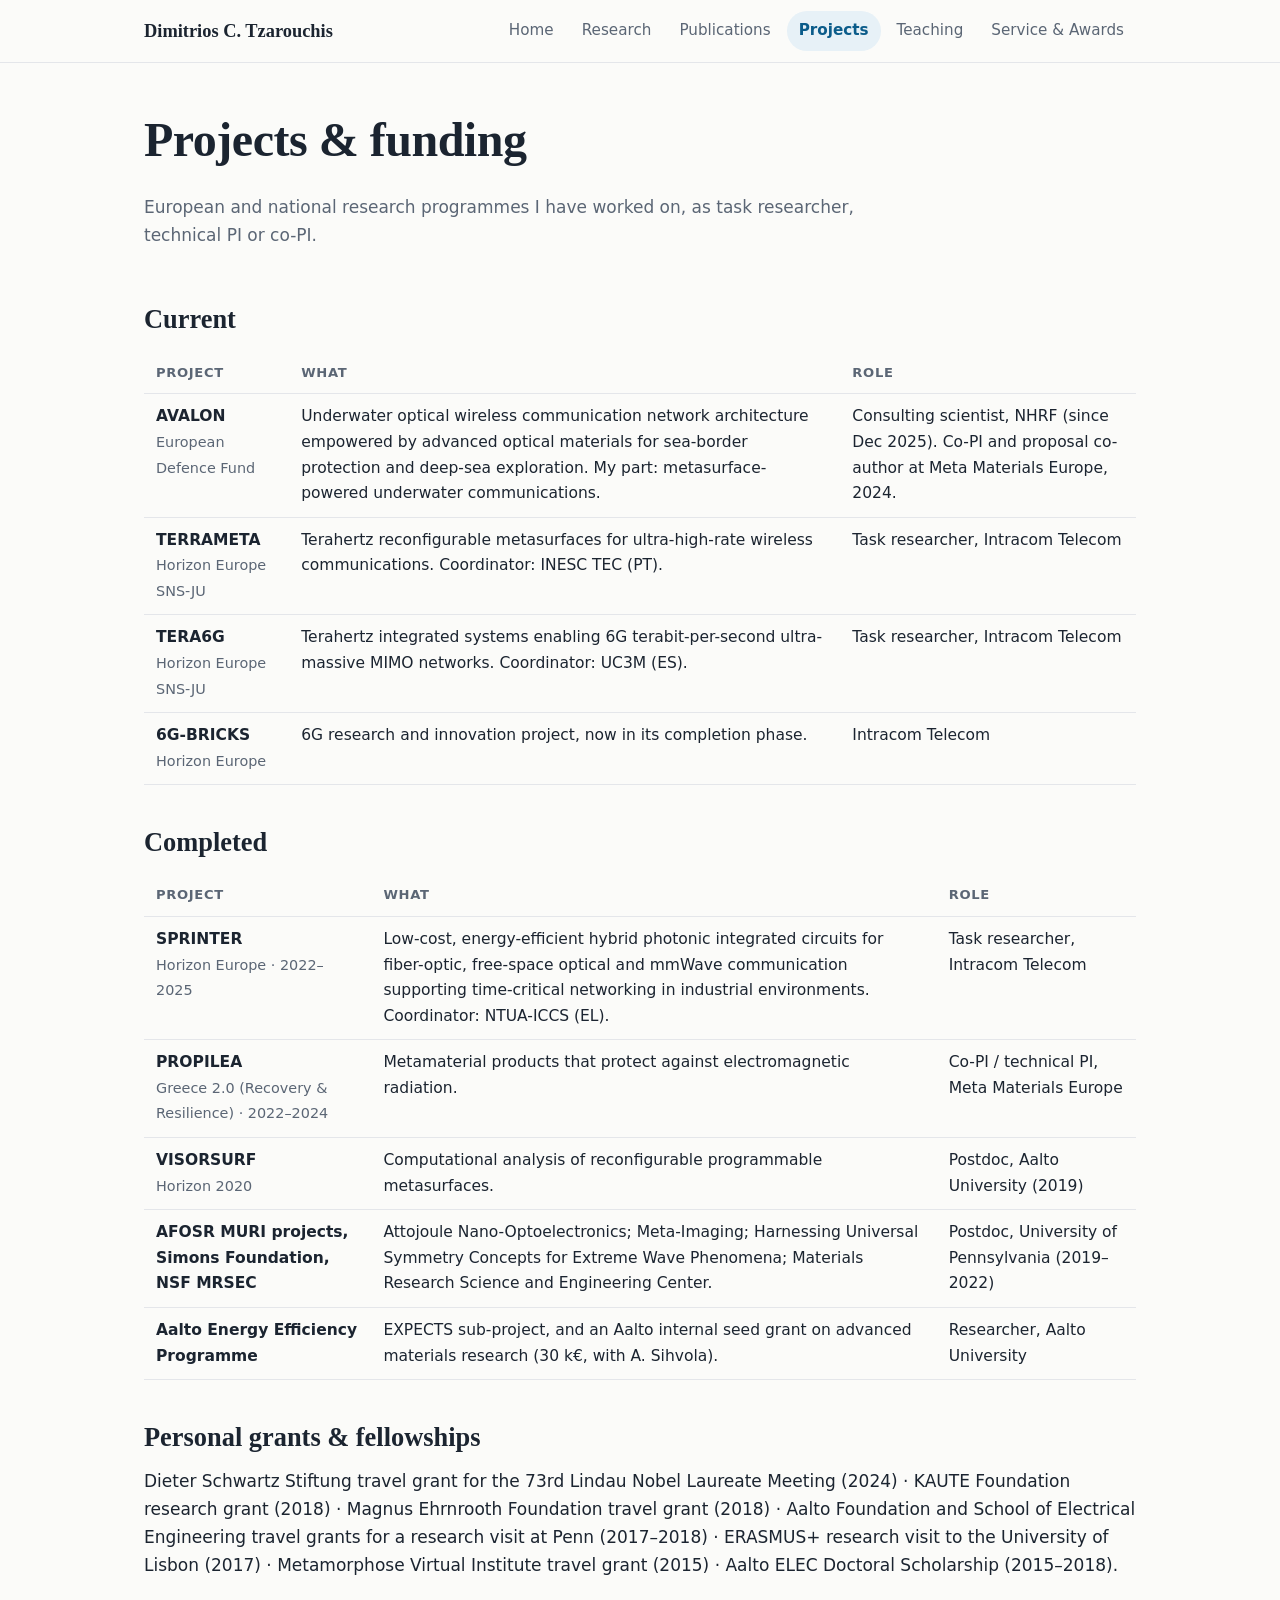
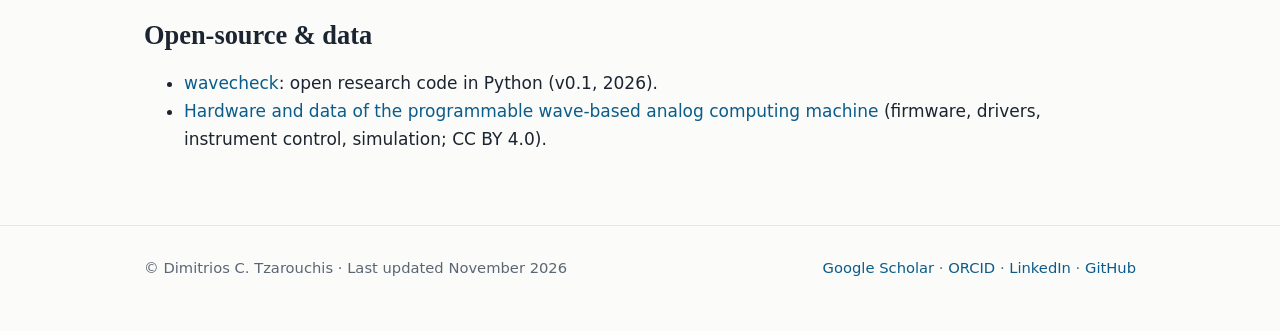
==== projects.html @ c1604179 "Create projects.html" ====
<!doctype html>
<html lang="en"><head><meta charset="utf-8">
<meta name="viewport" content="width=device-width,initial-scale=1">
<title>Projects · Dimitrios C. Tzarouchis</title>
<meta name="description" content="EU and national research projects and grants: TERRAMETA, TERA6G, SPRINTER, AVALON and more.">
<meta property="og:title" content="Projects · Dimitrios C. Tzarouchis">
<meta property="og:description" content="EU and national research projects and grants: TERRAMETA, TERA6G, SPRINTER, AVALON and more.">
<link rel="stylesheet" href="assets/style.css">
</head><body>
<header class="site"><div class="wrap"><a class="brand" href="index.html">Dimitrios C. Tzarouchis</a>
<nav aria-label="Main"><ul><li><a href="index.html">Home</a></li><li><a href="research.html">Research</a></li><li><a href="publications.html">Publications</a></li><li><a href="projects.html" aria-current="page">Projects</a></li><li><a href="teaching.html">Teaching</a></li><li><a href="service.html">Service & Awards</a></li></ul></nav></div></header>
<main class="wrap">
<section class="page-head"><h1>Projects &amp; funding</h1><p>European and national research programmes I have worked on, as task researcher, technical PI or co-PI.</p></section>
<h2>Current</h2>
<table class="clean">
<tr><th>Project</th><th>What</th><th>Role</th></tr>
<tr><td><b>AVALON</b><br><span class="note">European Defence Fund</span></td><td>Underwater optical wireless communication network architecture empowered by advanced optical materials for sea-border protection and deep-sea exploration. My part: metasurface-powered underwater communications.</td><td>Consulting scientist, NHRF (since Dec 2025). Co-PI and proposal co-author at Meta Materials Europe, 2024.</td></tr>
<tr><td><b>TERRAMETA</b><br><span class="note">Horizon Europe SNS-JU</span></td><td>Terahertz reconfigurable metasurfaces for ultra-high-rate wireless communications. Coordinator: INESC TEC (PT).</td><td>Task researcher, Intracom Telecom</td></tr>
<tr><td><b>TERA6G</b><br><span class="note">Horizon Europe SNS-JU</span></td><td>Terahertz integrated systems enabling 6G terabit-per-second ultra-massive MIMO networks. Coordinator: UC3M (ES).</td><td>Task researcher, Intracom Telecom</td></tr>
<tr><td><b>6G-BRICKS</b><br><span class="note">Horizon Europe</span></td><td>6G research and innovation project, now in its completion phase.</td><td>Intracom Telecom</td></tr>
</table>
<h2>Completed</h2>
<table class="clean">
<tr><th>Project</th><th>What</th><th>Role</th></tr>
<tr><td><b>SPRINTER</b><br><span class="note">Horizon Europe · 2022–2025</span></td><td>Low-cost, energy-efficient hybrid photonic integrated circuits for fiber-optic, free-space optical and mmWave communication supporting time-critical networking in industrial environments. Coordinator: NTUA-ICCS (EL).</td><td>Task researcher, Intracom Telecom</td></tr>
<tr><td><b>PROPILEA</b><br><span class="note">Greece 2.0 (Recovery &amp; Resilience) · 2022–2024</span></td><td>Metamaterial products that protect against electromagnetic radiation.</td><td>Co-PI / technical PI, Meta Materials Europe</td></tr>
<tr><td><b>VISORSURF</b><br><span class="note">Horizon 2020</span></td><td>Computational analysis of reconfigurable programmable metasurfaces.</td><td>Postdoc, Aalto University (2019)</td></tr>
<tr><td><b>AFOSR MURI projects, Simons Foundation, NSF MRSEC</b></td><td>Attojoule Nano-Optoelectronics; Meta-Imaging; Harnessing Universal Symmetry Concepts for Extreme Wave Phenomena; Materials Research Science and Engineering Center.</td><td>Postdoc, University of Pennsylvania (2019–2022)</td></tr>
<tr><td><b>Aalto Energy Efficiency Programme</b></td><td>EXPECTS sub-project, and an Aalto internal seed grant on advanced materials research (30&nbsp;k€, with A.&nbsp;Sihvola).</td><td>Researcher, Aalto University</td></tr>
</table>
<h2>Personal grants &amp; fellowships</h2>
<p>Dieter Schwartz Stiftung travel grant for the 73rd Lindau Nobel Laureate Meeting (2024) · KAUTE Foundation research grant (2018) · Magnus Ehrnrooth Foundation travel grant (2018) · Aalto Foundation and School of Electrical Engineering travel grants for a research visit at Penn (2017–2018) · ERASMUS+ research visit to the University of Lisbon (2017) · Metamorphose Virtual Institute travel grant (2015) · Aalto ELEC Doctoral Scholarship (2015–2018).</p>
<h2>Open-source &amp; data</h2>
<ul>
<li><a href="https://github.com/dtzarouc/wavecheck">wavecheck</a>: open research code in Python (v0.1, 2026).</li>
<li><a href="https://doi.org/10.6084/m9.figshare.26936227">Hardware and data of the programmable wave-based analog computing machine</a> (firmware, drivers, instrument control, simulation; CC BY 4.0).</li>
</ul>

</main>
<footer class="site"><div class="wrap">
<div>© Dimitrios C. Tzarouchis · Last updated November 2026</div>
<div><a href="https://scholar.google.com/citations?user=mfFLfc8AAAAJ&hl=en">Google Scholar</a> · <a href="https://orcid.org/0000-0003-2044-1615">ORCID</a> · <a href="https://www.linkedin.com/in/dtzarouc/">LinkedIn</a> · <a href="https://github.com/dtzarouc">GitHub</a></div>
</div></footer>
</body></html>
---- assets/style.css ----
:root{
  --bg:#fbfbf9; --surface:#ffffff; --ink:#1b2430; --muted:#5b6675; --line:#e4e6ea;
  --accent:#0b5c8a; --accent-2:#b4531f; --accent-soft:#e7f1f7; --radius:14px;
  --maxw:1040px;
}
@media (prefers-color-scheme:dark){
  :root{--bg:#0f141a; --surface:#161d26; --ink:#e8ecf1; --muted:#9aa6b5; --line:#263140;
        --accent:#6cb7e6; --accent-2:#e9996a; --accent-soft:#16283a;}
}
*{box-sizing:border-box}
html{scroll-behavior:smooth}
body{margin:0;background:var(--bg);color:var(--ink);
  font:17px/1.65 "Inter",system-ui,-apple-system,"Segoe UI",Roboto,sans-serif;
  -webkit-font-smoothing:antialiased}
a{color:var(--accent);text-decoration:none;border-bottom:1px solid transparent}
a:hover{border-bottom-color:currentColor}
h1,h2,h3{font-family:"Source Serif 4",Georgia,"Times New Roman",serif;line-height:1.2;margin:0 0 .5em}
h1{font-size:clamp(2rem,4.5vw,3rem);letter-spacing:-.01em}
h2{font-size:1.65rem;margin-top:2.6rem}
h3{font-size:1.2rem;margin-top:1.6rem}
p{margin:.6em 0}
.wrap{max-width:var(--maxw);margin:0 auto;padding:0 24px}
header.site{position:sticky;top:0;z-index:10;background:color-mix(in srgb,var(--bg) 88%,transparent);
  backdrop-filter:blur(10px);border-bottom:1px solid var(--line)}
header.site .wrap{display:flex;align-items:center;justify-content:space-between;gap:16px;min-height:62px;flex-wrap:wrap}
.brand{font-family:"Source Serif 4",Georgia,serif;font-weight:600;font-size:1.15rem;color:var(--ink);border:0}
nav ul{display:flex;gap:4px;list-style:none;margin:0;padding:0;flex-wrap:wrap}
nav a{display:block;padding:7px 12px;border-radius:999px;color:var(--muted);font-size:.95rem;border:0}
nav a:hover{background:var(--accent-soft);color:var(--accent)}
nav a[aria-current="page"]{background:var(--accent-soft);color:var(--accent);font-weight:600}
.hero{display:grid;grid-template-columns:auto 1fr;gap:36px;align-items:start;padding:64px 0 28px}
.avatar{width:148px;height:148px;border-radius:50%;display:grid;place-items:center;
  background:linear-gradient(135deg,var(--accent),#2a8f8a);color:#fff;
  font:600 3rem "Source Serif 4",Georgia,serif;box-shadow:0 8px 28px rgba(11,92,138,.25)}
.hero .role{color:var(--accent);font-weight:600;margin:.2em 0 .6em}
.hero .lede{font-size:1.1rem;color:var(--ink);max-width:62ch}
.pill-row{display:flex;flex-wrap:wrap;gap:8px;margin:18px 0 0}
.pill{padding:6px 14px;border:1px solid var(--line);border-radius:999px;background:var(--surface);
  font-size:.9rem;color:var(--ink)}
a.pill{color:var(--accent)} a.pill:hover{border-color:var(--accent);background:var(--accent-soft)}
.stats{display:grid;grid-template-columns:repeat(auto-fit,minmax(150px,1fr));gap:14px;margin:30px 0}
.stat{background:var(--surface);border:1px solid var(--line);border-radius:var(--radius);padding:16px 18px}
.stat b{display:block;font:600 1.9rem "Source Serif 4",Georgia,serif;color:var(--accent)}
.stat span{color:var(--muted);font-size:.9rem}
.grid{display:grid;grid-template-columns:repeat(auto-fit,minmax(290px,1fr));gap:18px}
.grid.g2{grid-template-columns:repeat(auto-fit,minmax(380px,1fr))}
.card{background:var(--surface);border:1px solid var(--line);border-radius:var(--radius);padding:20px 22px}
.card h3{margin-top:0}
.card p{color:var(--muted);margin:.4em 0}
.card .tag{font-size:.78rem;text-transform:uppercase;letter-spacing:.06em;color:var(--accent-2);font-weight:600}
.timeline{border-left:2px solid var(--line);margin:1em 0 0 6px;padding-left:22px}
.timeline .item{position:relative;margin-bottom:22px}
.timeline .item::before{content:"";position:absolute;left:-29px;top:.55em;width:11px;height:11px;border-radius:50%;
  background:var(--accent);box-shadow:0 0 0 4px var(--bg)}
.item .when{color:var(--muted);font-size:.88rem}
.item b{font-weight:600}
.news{list-style:none;padding:0;margin:0}
.news li{display:grid;grid-template-columns:92px 1fr;gap:12px;padding:10px 0;border-bottom:1px solid var(--line)}
.news time{color:var(--muted);font-size:.9rem}
ol.pubs{list-style:none;padding:0;margin:0}
ol.pubs li{padding:14px 0 14px 0;border-bottom:1px solid var(--line)}
ol.pubs .t{font-weight:600}
ol.pubs .meta{color:var(--muted);font-size:.93rem}
ol.pubs .badge{display:inline-block;font-size:.72rem;padding:2px 9px;border-radius:999px;margin-left:6px;
  background:var(--accent-soft);color:var(--accent);font-weight:600;vertical-align:1px}
ol.pubs .me{font-weight:600;color:var(--ink)}
.filters{display:flex;flex-wrap:wrap;gap:8px;margin:14px 0 6px}
.filters button{font:inherit;font-size:.9rem;padding:6px 14px;border-radius:999px;border:1px solid var(--line);
  background:var(--surface);color:var(--ink);cursor:pointer}
.filters button[aria-pressed="true"]{background:var(--accent);border-color:var(--accent);color:#fff}
table.clean{width:100%;border-collapse:collapse;margin:1em 0;font-size:.97rem}
table.clean th,table.clean td{text-align:left;padding:10px 12px;border-bottom:1px solid var(--line);vertical-align:top}
table.clean th{color:var(--muted);font-weight:600;font-size:.82rem;text-transform:uppercase;letter-spacing:.05em}
.two{display:grid;grid-template-columns:1fr 1fr;gap:28px}
.note{color:var(--muted);font-size:.9rem}
footer.site{margin-top:72px;border-top:1px solid var(--line);padding:30px 0 50px;color:var(--muted);font-size:.92rem}
footer.site .wrap{display:flex;justify-content:space-between;gap:20px;flex-wrap:wrap}
.page-head{padding:48px 0 4px}
.page-head p{color:var(--muted);max-width:68ch}
@media (max-width:760px){
  .hero{grid-template-columns:1fr;padding-top:36px}.avatar{width:104px;height:104px;font-size:2.2rem}
  .two{grid-template-columns:1fr}.news li{grid-template-columns:1fr;gap:0}
}
@media print{header.site,footer.site,.filters{display:none}body{background:#fff;color:#000}}
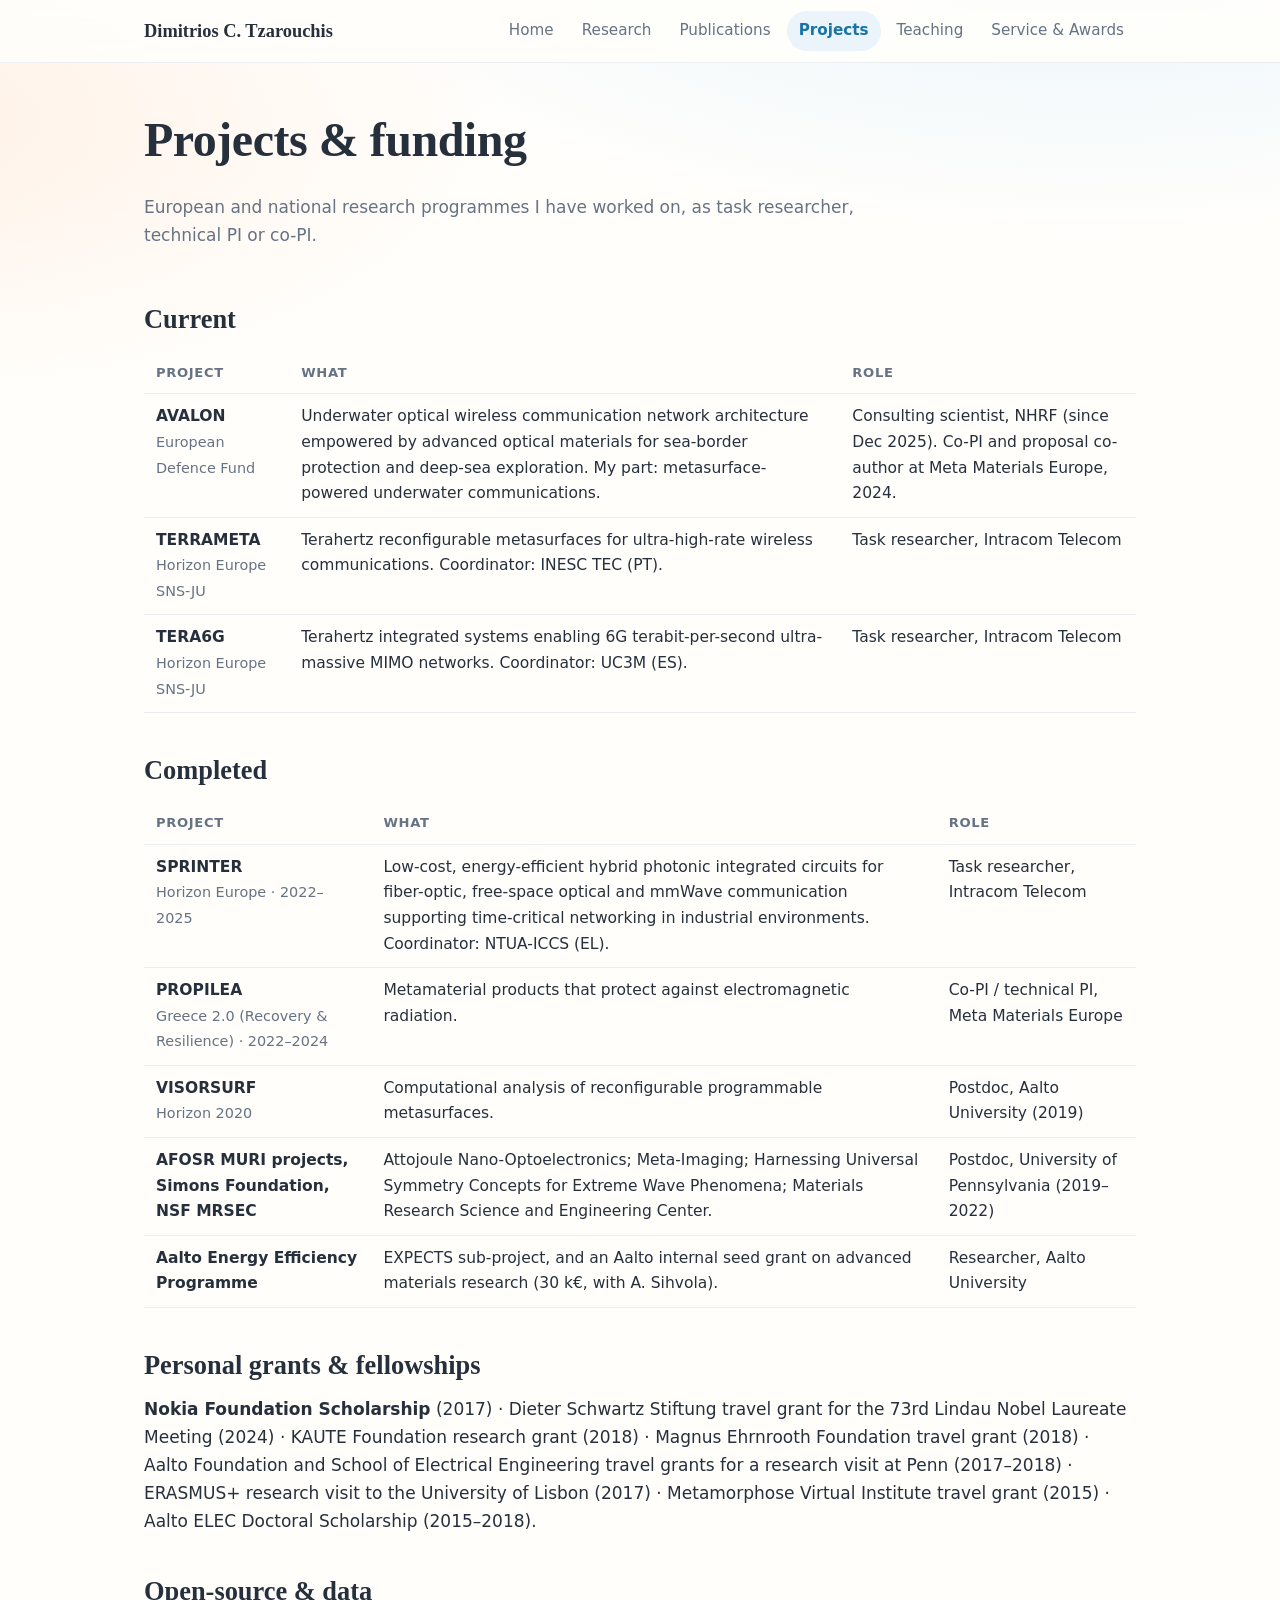
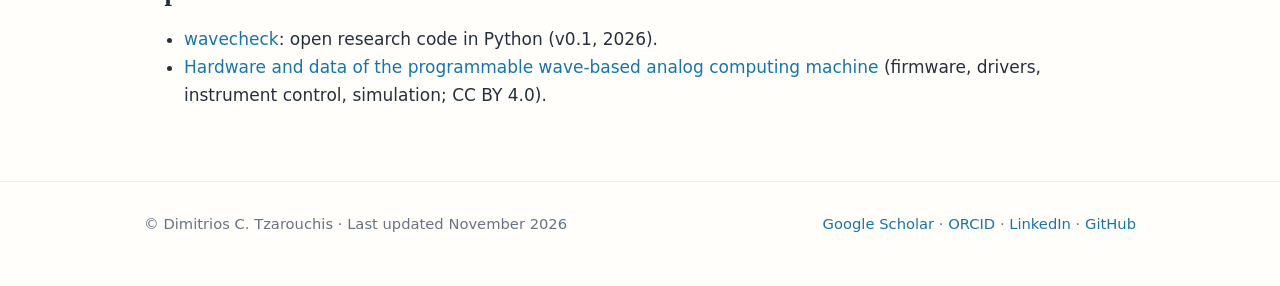
==== commit bd159b6f: "Update projects.html" ====
--- a/projects.html
+++ b/projects.html
@@ -17,7 +17,6 @@
 <tr><td><b>AVALON</b><br><span class="note">European Defence Fund</span></td><td>Underwater optical wireless communication network architecture empowered by advanced optical materials for sea-border protection and deep-sea exploration. My part: metasurface-powered underwater communications.</td><td>Consulting scientist, NHRF (since Dec 2025). Co-PI and proposal co-author at Meta Materials Europe, 2024.</td></tr>
 <tr><td><b>TERRAMETA</b><br><span class="note">Horizon Europe SNS-JU</span></td><td>Terahertz reconfigurable metasurfaces for ultra-high-rate wireless communications. Coordinator: INESC TEC (PT).</td><td>Task researcher, Intracom Telecom</td></tr>
 <tr><td><b>TERA6G</b><br><span class="note">Horizon Europe SNS-JU</span></td><td>Terahertz integrated systems enabling 6G terabit-per-second ultra-massive MIMO networks. Coordinator: UC3M (ES).</td><td>Task researcher, Intracom Telecom</td></tr>
-<tr><td><b>6G-BRICKS</b><br><span class="note">Horizon Europe</span></td><td>6G research and innovation project, now in its completion phase.</td><td>Intracom Telecom</td></tr>
 </table>
 <h2>Completed</h2>
 <table class="clean">
@@ -29,7 +28,7 @@
 <tr><td><b>Aalto Energy Efficiency Programme</b></td><td>EXPECTS sub-project, and an Aalto internal seed grant on advanced materials research (30&nbsp;k€, with A.&nbsp;Sihvola).</td><td>Researcher, Aalto University</td></tr>
 </table>
 <h2>Personal grants &amp; fellowships</h2>
-<p>Dieter Schwartz Stiftung travel grant for the 73rd Lindau Nobel Laureate Meeting (2024) · KAUTE Foundation research grant (2018) · Magnus Ehrnrooth Foundation travel grant (2018) · Aalto Foundation and School of Electrical Engineering travel grants for a research visit at Penn (2017–2018) · ERASMUS+ research visit to the University of Lisbon (2017) · Metamorphose Virtual Institute travel grant (2015) · Aalto ELEC Doctoral Scholarship (2015–2018).</p>
+<p><b>Nokia Foundation Scholarship</b> (2017) · Dieter Schwartz Stiftung travel grant for the 73rd Lindau Nobel Laureate Meeting (2024) · KAUTE Foundation research grant (2018) · Magnus Ehrnrooth Foundation travel grant (2018) · Aalto Foundation and School of Electrical Engineering travel grants for a research visit at Penn (2017–2018) · ERASMUS+ research visit to the University of Lisbon (2017) · Metamorphose Virtual Institute travel grant (2015) · Aalto ELEC Doctoral Scholarship (2015–2018).</p>
 <h2>Open-source &amp; data</h2>
 <ul>
 <li><a href="https://github.com/dtzarouc/wavecheck">wavecheck</a>: open research code in Python (v0.1, 2026).</li>
--- a/assets/style.css
+++ b/assets/style.css
@@ -1,15 +1,12 @@
 :root{
-  --bg:#fbfbf9; --surface:#ffffff; --ink:#1b2430; --muted:#5b6675; --line:#e4e6ea;
-  --accent:#0b5c8a; --accent-2:#b4531f; --accent-soft:#e7f1f7; --radius:14px;
+  color-scheme:light;
+  --bg:#fffefb; --surface:#ffffff; --ink:#26303d; --muted:#667385; --line:#ebeef2;
+  --accent:#1a74a8; --accent-2:#d2693a; --accent-soft:#eaf4fa; --warm:#fff3ea; --radius:14px;
   --maxw:1040px;
-}
-@media (prefers-color-scheme:dark){
-  :root{--bg:#0f141a; --surface:#161d26; --ink:#e8ecf1; --muted:#9aa6b5; --line:#263140;
-        --accent:#6cb7e6; --accent-2:#e9996a; --accent-soft:#16283a;}
 }
 *{box-sizing:border-box}
 html{scroll-behavior:smooth}
-body{margin:0;background:var(--bg);color:var(--ink);
+body{margin:0;background:radial-gradient(1200px 500px at 85% -120px,#e6f3fb 0,transparent 70%),radial-gradient(900px 400px at -10% 120px,#fff1e6 0,transparent 70%),var(--bg);color:var(--ink);
   font:17px/1.65 "Inter",system-ui,-apple-system,"Segoe UI",Roboto,sans-serif;
   -webkit-font-smoothing:antialiased}
 a{color:var(--accent);text-decoration:none;border-bottom:1px solid transparent}
@@ -28,7 +25,7 @@
 nav a{display:block;padding:7px 12px;border-radius:999px;color:var(--muted);font-size:.95rem;border:0}
 nav a:hover{background:var(--accent-soft);color:var(--accent)}
 nav a[aria-current="page"]{background:var(--accent-soft);color:var(--accent);font-weight:600}
-.hero{display:grid;grid-template-columns:auto 1fr;gap:36px;align-items:start;padding:64px 0 28px}
+.hero{display:grid;grid-template-columns:240px 1fr;gap:36px;align-items:start;padding:64px 0 28px}
 .avatar{width:148px;height:148px;border-radius:50%;display:grid;place-items:center;
   background:linear-gradient(135deg,var(--accent),#2a8f8a);color:#fff;
   font:600 3rem "Source Serif 4",Georgia,serif;box-shadow:0 8px 28px rgba(11,92,138,.25)}
@@ -78,7 +75,26 @@
 .page-head{padding:48px 0 4px}
 .page-head p{color:var(--muted);max-width:68ch}
 @media (max-width:760px){
-  .hero{grid-template-columns:1fr;padding-top:36px}.avatar{width:104px;height:104px;font-size:2.2rem}
+  .hero{grid-template-columns:1fr;padding-top:36px}.portrait{width:200px;margin:0 auto 10px}
   .two{grid-template-columns:1fr}.news li{grid-template-columns:1fr;gap:0}
 }
 @media print{header.site,footer.site,.filters{display:none}body{background:#fff;color:#000}}
+
+/* portrait: playful but professional */
+.portrait{margin:0;position:relative;width:240px}
+.portrait::before{content:"";position:absolute;inset:14px -14px -14px 14px;border-radius:26px;
+  background:linear-gradient(135deg,#ffd9c2,#bfe3f5);z-index:0;transform:rotate(2.5deg)}
+.portrait img{position:relative;z-index:1;display:block;width:100%;height:auto;aspect-ratio:4/5;object-fit:cover;
+  border-radius:24px;border:4px solid #fff;box-shadow:0 14px 34px rgba(38,48,61,.16)}
+/* research cards */
+.card .ic{width:46px;height:46px;color:var(--accent);background:var(--accent-soft);border-radius:12px;padding:9px;float:right;margin:0 0 8px 12px}
+.card .ic svg{width:100%;height:100%;display:block}
+.card .links{font-size:.9rem;margin-top:.9em;padding-top:.7em;border-top:1px dashed var(--line);clear:both}
+.card .links b{color:var(--ink);font-weight:600}
+.card{box-shadow:0 1px 0 rgba(38,48,61,.03)}
+/* IEEE callout, featured service item */
+.callout{border:1px solid #cfe5f2;background:linear-gradient(135deg,#f2f9fe,#fff7f0);border-radius:var(--radius);padding:6px 20px 12px;margin:12px 0}
+.callout h3{margin-top:12px;color:var(--accent)}
+.callout ul{margin:.3em 0 0;padding-left:1.1em}
+.timeline .item.feat::before{width:15px;height:15px;left:-31px;top:.4em;background:var(--accent-2)}
+.timeline .item.feat{background:var(--warm);border-radius:10px;padding:8px 12px;margin-left:-4px}
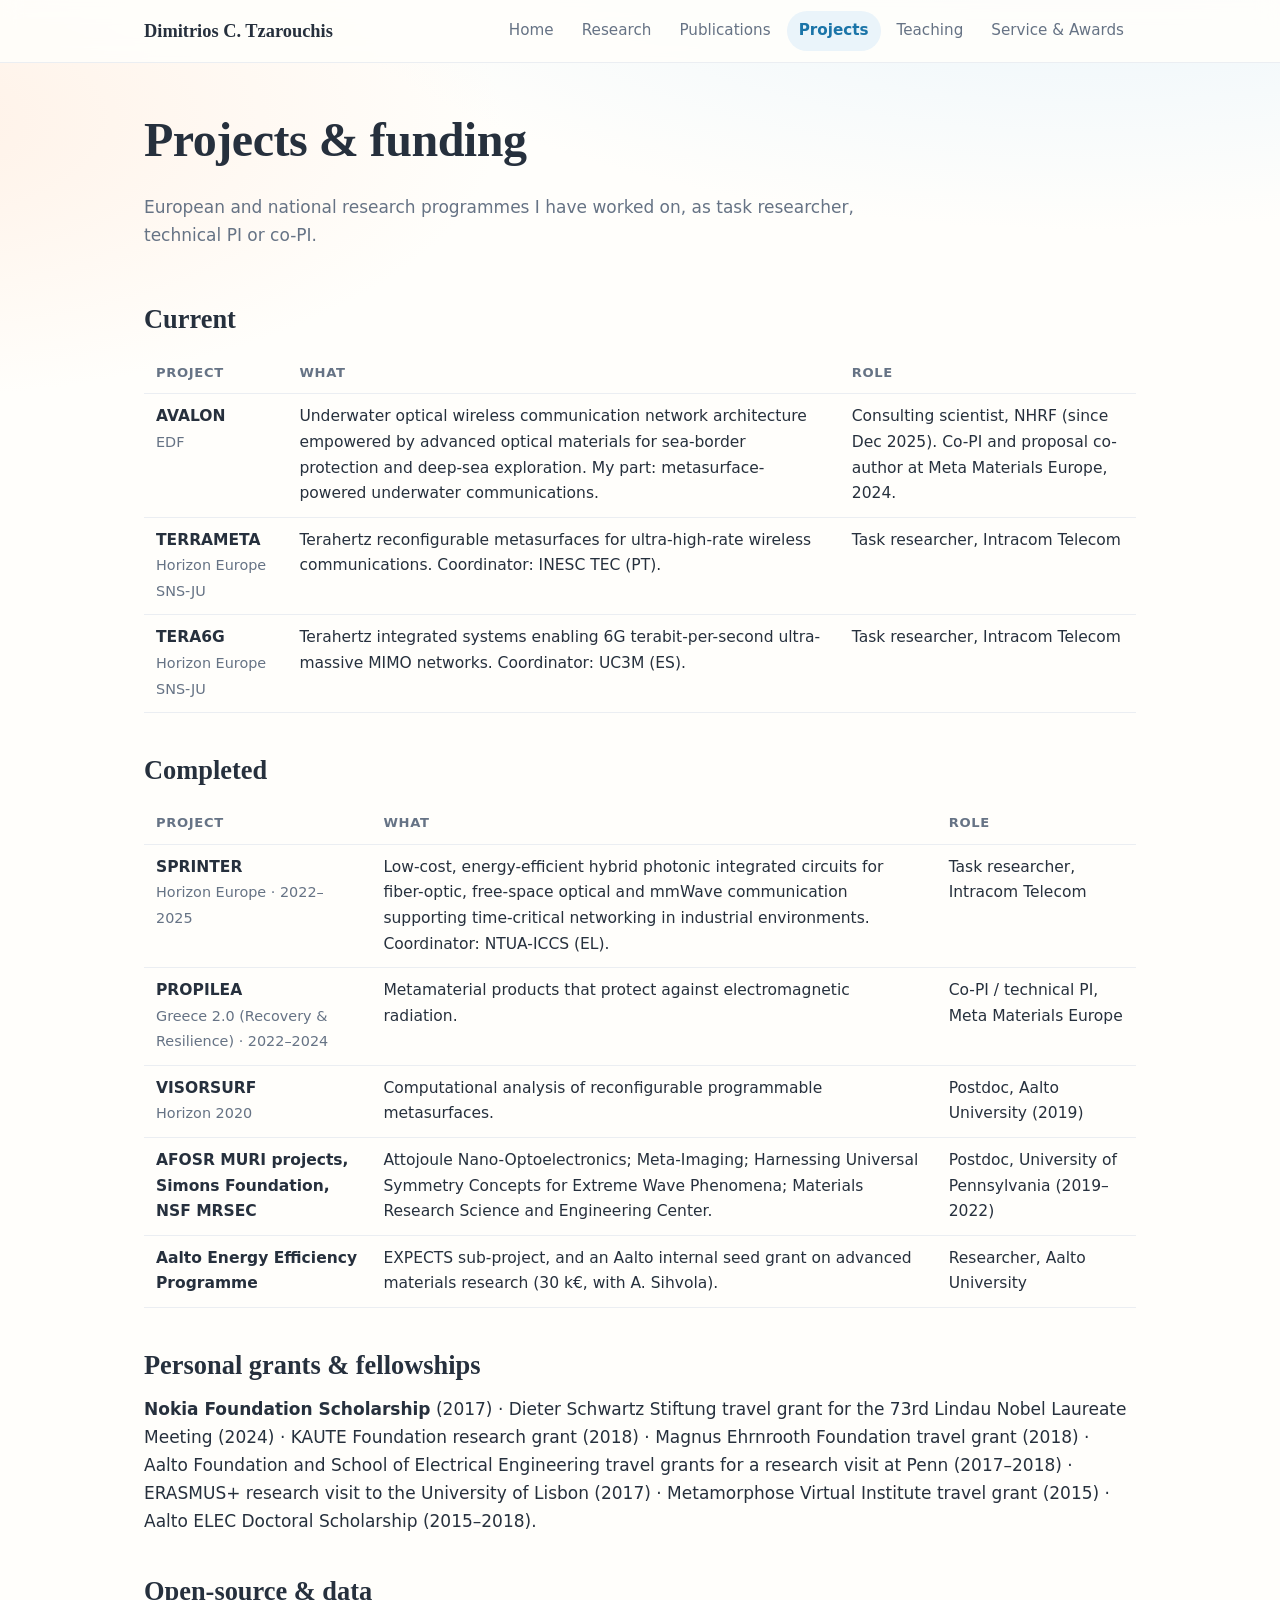
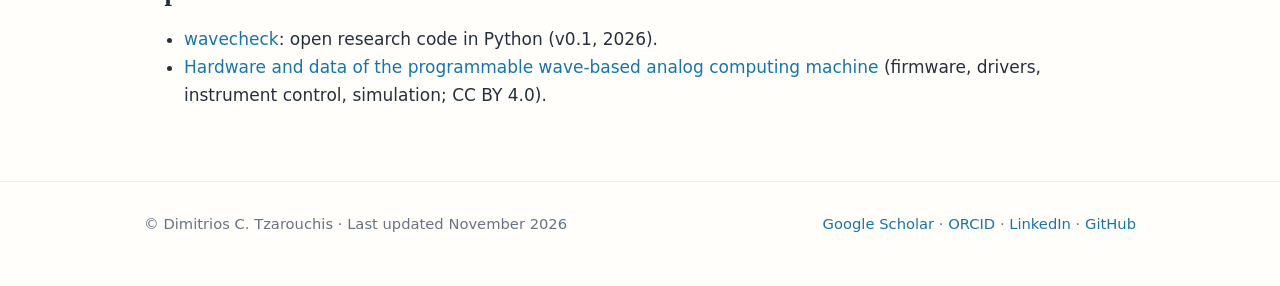
==== commit 7ef08a69: "Update projects.html" ====
--- a/projects.html
+++ b/projects.html
@@ -14,7 +14,7 @@
 <h2>Current</h2>
 <table class="clean">
 <tr><th>Project</th><th>What</th><th>Role</th></tr>
-<tr><td><b>AVALON</b><br><span class="note">European Defence Fund</span></td><td>Underwater optical wireless communication network architecture empowered by advanced optical materials for sea-border protection and deep-sea exploration. My part: metasurface-powered underwater communications.</td><td>Consulting scientist, NHRF (since Dec 2025). Co-PI and proposal co-author at Meta Materials Europe, 2024.</td></tr>
+<tr><td><b>AVALON</b><br><span class="note">EDF</span></td><td>Underwater optical wireless communication network architecture empowered by advanced optical materials for sea-border protection and deep-sea exploration. My part: metasurface-powered underwater communications.</td><td>Consulting scientist, NHRF (since Dec 2025). Co-PI and proposal co-author at Meta Materials Europe, 2024.</td></tr>
 <tr><td><b>TERRAMETA</b><br><span class="note">Horizon Europe SNS-JU</span></td><td>Terahertz reconfigurable metasurfaces for ultra-high-rate wireless communications. Coordinator: INESC TEC (PT).</td><td>Task researcher, Intracom Telecom</td></tr>
 <tr><td><b>TERA6G</b><br><span class="note">Horizon Europe SNS-JU</span></td><td>Terahertz integrated systems enabling 6G terabit-per-second ultra-massive MIMO networks. Coordinator: UC3M (ES).</td><td>Task researcher, Intracom Telecom</td></tr>
 </table>
--- a/assets/style.css
+++ b/assets/style.css
@@ -98,3 +98,12 @@
 .callout ul{margin:.3em 0 0;padding-left:1.1em}
 .timeline .item.feat::before{width:15px;height:15px;left:-31px;top:.4em;background:var(--accent-2)}
 .timeline .item.feat{background:var(--warm);border-radius:10px;padding:8px 12px;margin-left:-4px}
+/* industrial research highlight */
+.industry{margin:34px 0 6px;padding:22px 26px 14px;border-radius:var(--radius);border:1px solid #f1d6c3;
+  background:linear-gradient(135deg,#fff3ea,#f2f9fe);box-shadow:0 6px 22px rgba(210,105,58,.08)}
+.industry .tag{font-size:.78rem;text-transform:uppercase;letter-spacing:.06em;color:var(--accent-2);font-weight:600}
+.industry h2{margin:.2em 0 .4em;font-size:1.45rem}
+.industry ul.ind{margin:.4em 0 .6em;padding-left:1.2em}
+.industry li{margin:.25em 0}
+.note.music{font-size:.92rem;opacity:.9}
+.note.music a{border-bottom:1px dotted currentColor}
